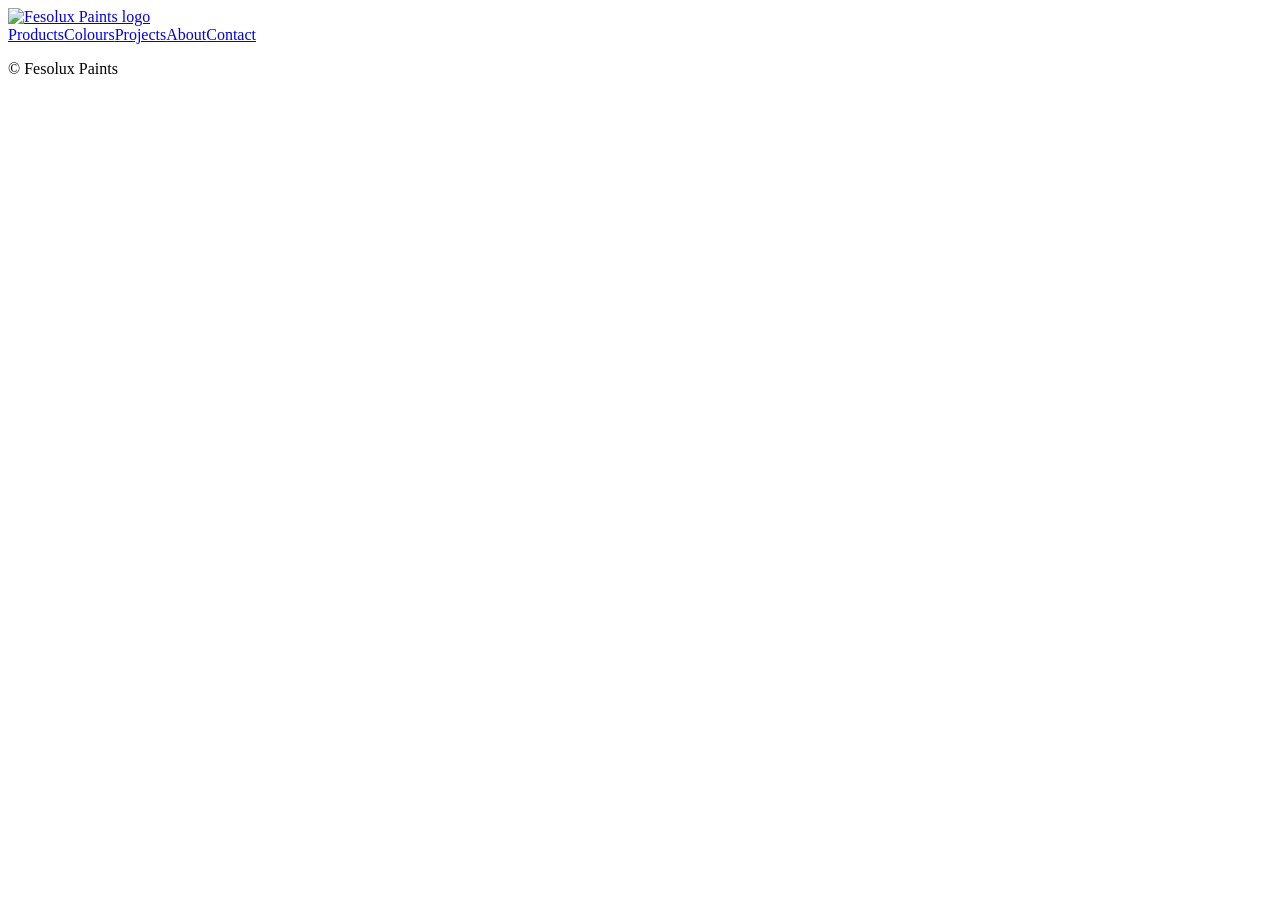
==== pages/about.html @ feee29db "chore: add about page scaffold" ====
<!doctype html>
<html lang="en">
<head>
  <meta charset="utf-8">
  <meta name="viewport" content="width=device-width, initial-scale=1">
  <meta name="description" content="Learn about Fesolux Paints.">
  <title>About | Fesolux Paints</title>
  <link rel="stylesheet" href="../css/style.css">
  <link rel="stylesheet" href="../css/responsive.css">
</head>
<body>
  <header class="site-header" id="site-header">
    <a class="site-header__brand" href="../index.html" aria-label="Fesolux Paints home"><img class="site-header__logo" src="../images/logo/logo.png" alt="Fesolux Paints logo"></a>
    <nav class="site-header__navigation" aria-label="Primary navigation">
      <a class="site-header__link" href="products.html">Products</a><a class="site-header__link" href="colours.html">Colours</a><a class="site-header__link" href="projects.html">Projects</a><a class="site-header__link" href="about.html">About</a><a class="site-header__link" href="contact.html">Contact</a>
    </nav>
  </header>
  <main id="main-content"></main>
  <footer class="site-footer"><p class="site-footer__text">&copy; <span id="current-year"></span> Fesolux Paints</p></footer>
  <script src="../js/main.js" defer></script>
</body>
</html>
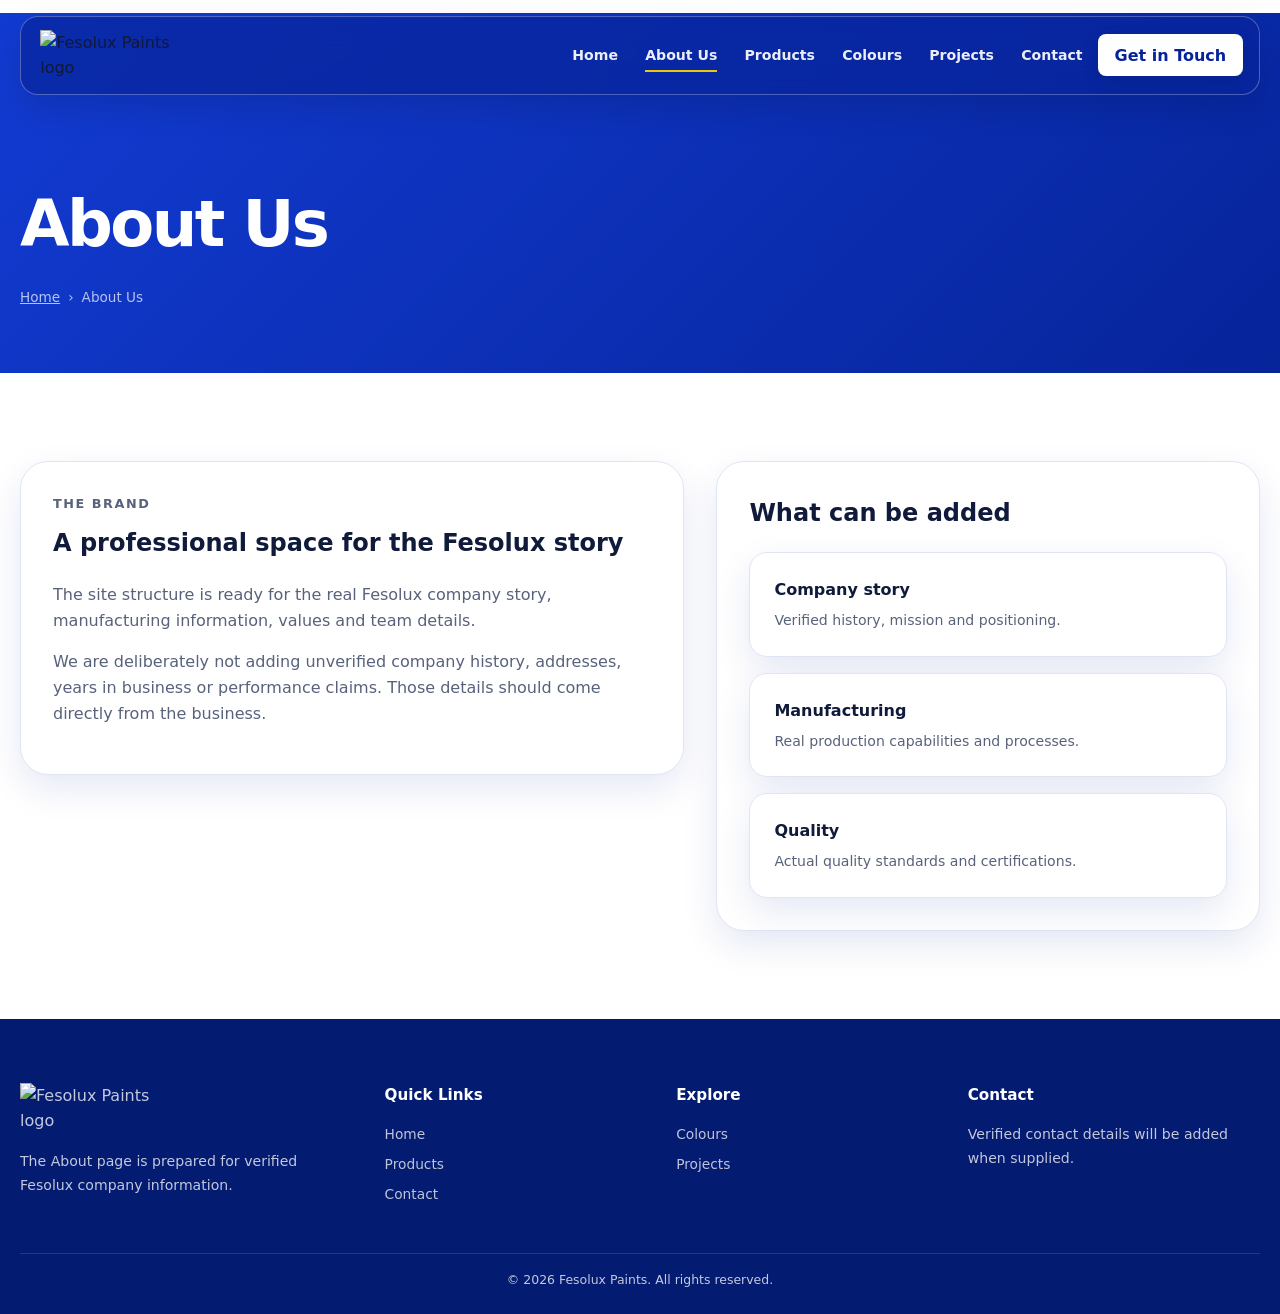
==== commit 5e52a652: "feat: redesign about page" ====
--- a/pages/about.html
+++ b/pages/about.html
@@ -1,22 +1,8 @@
 <!doctype html>
 <html lang="en">
-<head>
-  <meta charset="utf-8">
-  <meta name="viewport" content="width=device-width, initial-scale=1">
-  <meta name="description" content="Learn about Fesolux Paints.">
-  <title>About | Fesolux Paints</title>
-  <link rel="stylesheet" href="../css/style.css">
-  <link rel="stylesheet" href="../css/responsive.css">
-</head>
+<head><meta charset="utf-8"><meta name="viewport" content="width=device-width, initial-scale=1"><meta name="description" content="About Fesolux Paints."><title>About Us | Fesolux Paints</title><link rel="stylesheet" href="../css/style.css"><link rel="stylesheet" href="../css/responsive.css"></head>
 <body>
-  <header class="site-header" id="site-header">
-    <a class="site-header__brand" href="../index.html" aria-label="Fesolux Paints home"><img class="site-header__logo" src="../images/logo/logo.png" alt="Fesolux Paints logo"></a>
-    <nav class="site-header__navigation" aria-label="Primary navigation">
-      <a class="site-header__link" href="products.html">Products</a><a class="site-header__link" href="colours.html">Colours</a><a class="site-header__link" href="projects.html">Projects</a><a class="site-header__link" href="about.html">About</a><a class="site-header__link" href="contact.html">Contact</a>
-    </nav>
-  </header>
-  <main id="main-content"></main>
-  <footer class="site-footer"><p class="site-footer__text">&copy; <span id="current-year"></span> Fesolux Paints</p></footer>
-  <script src="../js/main.js" defer></script>
-</body>
-</html>
+<header class="site-header"><a class="site-header__brand" href="../index.html" aria-label="Fesolux Paints home"><img class="site-header__logo" src="../images/logo/logo.png" alt="Fesolux Paints logo"></a><button class="site-header__menu" type="button" aria-expanded="false" aria-controls="primary-navigation" aria-label="Open navigation">☰</button><nav class="site-header__navigation" id="primary-navigation" aria-label="Primary navigation"><a class="site-header__link" href="../index.html">Home</a><a class="site-header__link" href="about.html" aria-current="page">About Us</a><a class="site-header__link" href="products.html">Products</a><a class="site-header__link" href="colours.html">Colours</a><a class="site-header__link" href="projects.html">Projects</a><a class="site-header__link" href="contact.html">Contact</a><a class="site-header__cta" href="contact.html">Get in Touch</a></nav></header>
+<main id="main-content"><section class="page-hero"><div class="page-hero__inner"><h1 class="page-hero__title">About Us</h1><div class="breadcrumb"><a href="../index.html">Home</a><span>›</span><span>About Us</span></div></div></section><section class="section"><div class="section__inner content-grid"><article class="info-panel"><p class="section__eyebrow">The brand</p><h2>A professional space for the Fesolux story</h2><p>The site structure is ready for the real Fesolux company story, manufacturing information, values and team details.</p><p>We are deliberately not adding unverified company history, addresses, years in business or performance claims. Those details should come directly from the business.</p></article><article class="info-panel"><h2>What can be added</h2><div class="feature-grid" style="grid-template-columns:1fr"><article class="feature-card"><h3 class="feature-card__title">Company story</h3><p class="feature-card__text">Verified history, mission and positioning.</p></article><article class="feature-card"><h3 class="feature-card__title">Manufacturing</h3><p class="feature-card__text">Real production capabilities and processes.</p></article><article class="feature-card"><h3 class="feature-card__title">Quality</h3><p class="feature-card__text">Actual quality standards and certifications.</p></article></div></article></div></section></main>
+<footer class="site-footer"><div class="site-footer__inner"><div class="site-footer__grid"><div><img class="site-footer__logo" src="../images/logo/logo.png" alt="Fesolux Paints logo"><p class="site-footer__text">The About page is prepared for verified Fesolux company information.</p></div><div><h2 class="site-footer__title">Quick Links</h2><div class="site-footer__links"><a class="site-footer__link" href="../index.html">Home</a><a class="site-footer__link" href="products.html">Products</a><a class="site-footer__link" href="contact.html">Contact</a></div></div><div><h2 class="site-footer__title">Explore</h2><div class="site-footer__links"><a class="site-footer__link" href="colours.html">Colours</a><a class="site-footer__link" href="projects.html">Projects</a></div></div><div><h2 class="site-footer__title">Contact</h2><p class="site-footer__text">Verified contact details will be added when supplied.</p></div></div><div class="site-footer__bottom">&copy; <span id="current-year"></span> Fesolux Paints. All rights reserved.</div></div></footer><script src="../js/main.js" defer></script>
+</body></html>
--- a/css/style.css
+++ b/css/style.css
@@ -0,0 +1,152 @@
+:root {
+  --color-primary: #1238c9;
+  --color-primary-deep: #06249a;
+  --color-primary-dark: #041d78;
+  --color-accent: #ffd400;
+  --color-white: #ffffff;
+  --color-surface: #f7f9ff;
+  --color-surface-alt: #eef2ff;
+  --color-text: #101a3a;
+  --color-text-soft: #58627b;
+  --color-border: #dfe5f5;
+  --shadow-soft: 0 14px 36px rgba(6, 36, 154, 0.10);
+  --shadow-card: 0 18px 45px rgba(10, 31, 105, 0.10);
+  --radius-sm: 10px;
+  --radius-md: 18px;
+  --radius-lg: 28px;
+  --content-width: 1240px;
+  --font-family-base: Inter, ui-sans-serif, system-ui, -apple-system, BlinkMacSystemFont, "Segoe UI", sans-serif;
+}
+
+* { box-sizing: border-box; }
+html { scroll-behavior: smooth; }
+body { min-height: 100vh; margin: 0; color: var(--color-text); background: var(--color-white); font-family: var(--font-family-base); line-height: 1.6; }
+a { color: inherit; }
+button, a { -webkit-tap-highlight-color: transparent; }
+img { display: block; max-width: 100%; height: auto; }
+
+.site-header {
+  position: relative;
+  z-index: 20;
+  display: flex;
+  align-items: center;
+  justify-content: space-between;
+  gap: 2rem;
+  width: min(100% - 2rem, var(--content-width));
+  margin: 1rem auto 0;
+  padding: .8rem 1rem .8rem 1.2rem;
+  border: 1px solid rgba(255,255,255,.28);
+  border-radius: 18px;
+  background: rgba(7, 36, 156, .72);
+  box-shadow: 0 12px 35px rgba(0,0,0,.12);
+  backdrop-filter: blur(14px);
+}
+.site-header__brand { display: inline-flex; align-items: center; text-decoration: none; }
+.site-header__logo { width: auto; max-width: 142px; max-height: 58px; object-fit: contain; }
+.site-header__navigation { display: flex; align-items: center; justify-content: flex-end; gap: .2rem; }
+.site-header__link { position: relative; padding: .65rem .75rem; color: var(--color-white); font-size: .88rem; font-weight: 600; text-decoration: none; opacity: .92; }
+.site-header__link::after { content: ""; position: absolute; left: .75rem; right: .75rem; bottom: .3rem; height: 2px; transform: scaleX(0); transform-origin: center; background: var(--color-accent); transition: transform .2s ease; }
+.site-header__link:hover::after, .site-header__link:focus-visible::after, .site-header__link[aria-current="page"]::after { transform: scaleX(1); }
+.site-header__link:hover, .site-header__link:focus-visible { color: var(--color-white); opacity: 1; }
+.site-header__cta { display: inline-flex; align-items: center; justify-content: center; min-height: 42px; padding: 0 1.05rem; border-radius: 8px; color: var(--color-primary-deep); background: var(--color-white); font-weight: 800; text-decoration: none; box-shadow: 0 6px 18px rgba(0,0,0,.10); }
+.site-header__menu { display: none; border: 0; background: transparent; color: var(--color-white); font-size: 1.7rem; cursor: pointer; }
+
+.hero {
+  position: relative;
+  min-height: 690px;
+  margin-top: -82px;
+  overflow: hidden;
+  color: var(--color-white);
+  background: radial-gradient(circle at 75% 25%, rgba(75,120,255,.55), transparent 32%), linear-gradient(135deg, #123bd2 0%, #0827aa 55%, #041d78 100%);
+}
+.hero::before { content: ""; position: absolute; inset: 0; background: linear-gradient(90deg, rgba(2,22,102,.45), transparent 60%); pointer-events: none; }
+.hero::after { content: ""; position: absolute; right: -8%; bottom: -42%; width: 58%; aspect-ratio: 1; border: 1px solid rgba(255,255,255,.12); border-radius: 50%; box-shadow: 0 0 0 70px rgba(255,255,255,.025), 0 0 0 140px rgba(255,255,255,.02); }
+.hero__inner { position: relative; z-index: 1; display: grid; grid-template-columns: 1fr 1fr; align-items: center; gap: 4rem; width: min(100% - 2rem, var(--content-width)); min-height: 690px; margin: 0 auto; padding: 9rem 2rem 5rem; }
+.hero__eyebrow { display: inline-flex; align-items: center; gap: .5rem; margin: 0 0 1rem; color: var(--color-accent); font-size: .85rem; font-weight: 800; letter-spacing: .1em; text-transform: uppercase; }
+.hero__eyebrow::before { content: ""; width: 30px; height: 2px; background: var(--color-accent); }
+.hero__title { max-width: 650px; margin: 0; font-size: clamp(3rem, 6vw, 5.4rem); line-height: .98; letter-spacing: -.055em; }
+.hero__title strong { color: var(--color-accent); }
+.hero__copy { max-width: 560px; margin: 1.5rem 0 0; color: rgba(255,255,255,.82); font-size: 1.08rem; }
+.hero__actions { display: flex; flex-wrap: wrap; gap: .8rem; margin-top: 2rem; }
+.hero__visual { position: relative; min-height: 430px; display: grid; place-items: center; }
+.hero__visual::before { content: ""; position: absolute; width: min(100%, 500px); aspect-ratio: 1; border-radius: 50%; background: rgba(255,255,255,.07); box-shadow: inset 0 0 80px rgba(255,255,255,.05); }
+.hero__visual-card { position: relative; width: min(100%, 460px); min-height: 360px; display: grid; place-items: center; padding: 2rem; border: 1px solid rgba(255,255,255,.15); border-radius: 32px; background: linear-gradient(145deg, rgba(255,255,255,.12), rgba(255,255,255,.025)); box-shadow: 0 30px 80px rgba(0,0,0,.18); }
+.hero__asset-note { max-width: 260px; padding: 1rem 1.2rem; border-radius: 14px; color: rgba(255,255,255,.82); background: rgba(0,0,0,.16); font-size: .88rem; text-align: center; }
+.hero__asset-note strong { display: block; margin-bottom: .25rem; color: var(--color-white); }
+
+.button { display: inline-flex; align-items: center; justify-content: center; gap: .5rem; min-height: 48px; padding: 0 1.25rem; border: 0; border-radius: 8px; font: inherit; font-weight: 800; text-decoration: none; cursor: pointer; transition: transform .2s ease, box-shadow .2s ease, background .2s ease; }
+.button:hover, .button:focus-visible { transform: translateY(-2px); }
+.button--primary { color: var(--color-primary-deep); background: var(--color-accent); box-shadow: 0 10px 25px rgba(255,212,0,.24); }
+.button--light { color: var(--color-primary-deep); background: var(--color-white); }
+.button--outline { border: 1px solid rgba(255,255,255,.35); color: var(--color-white); background: transparent; }
+
+.section { padding: 5.5rem 1rem; }
+.section--soft { background: var(--color-surface); }
+.section--blue { color: var(--color-white); background: linear-gradient(135deg, var(--color-primary-deep), var(--color-primary-dark)); }
+.section__inner { width: min(100%, var(--content-width)); margin: 0 auto; }
+.section__header { max-width: 720px; margin: 0 auto 3rem; text-align: center; }
+.section__eyebrow { margin: 0 0 .6rem; color: var(--color-primary); font-size: .8rem; font-weight: 900; letter-spacing: .12em; text-transform: uppercase; }
+.section--blue .section__eyebrow { color: var(--color-accent); }
+.section__title { margin: 0; color: inherit; font-size: clamp(2rem, 4vw, 3rem); line-height: 1.08; letter-spacing: -.035em; }
+.section__copy { margin: 1rem auto 0; color: var(--color-text-soft); }
+.section--blue .section__copy { color: rgba(255,255,255,.74); }
+
+.feature-grid { display: grid; grid-template-columns: repeat(4, 1fr); gap: 1rem; }
+.feature-card { padding: 1.5rem; border: 1px solid var(--color-border); border-radius: var(--radius-md); background: var(--color-white); box-shadow: var(--shadow-soft); }
+.feature-card__icon { display: grid; place-items: center; width: 46px; height: 46px; margin-bottom: 1rem; border-radius: 12px; color: var(--color-primary); background: var(--color-surface-alt); font-weight: 900; }
+.feature-card__title { margin: 0; font-size: 1rem; }
+.feature-card__text { margin: .4rem 0 0; color: var(--color-text-soft); font-size: .88rem; }
+
+.product-grid { display: grid; grid-template-columns: repeat(4, 1fr); gap: 1.2rem; }
+.product-card { overflow: hidden; border: 1px solid var(--color-border); border-radius: var(--radius-md); background: var(--color-white); box-shadow: var(--shadow-card); transition: transform .2s ease, box-shadow .2s ease; }
+.product-card:hover { transform: translateY(-5px); box-shadow: 0 24px 55px rgba(10,31,105,.15); }
+.product-card__media { min-height: 210px; display: grid; place-items: center; padding: 1.5rem; background: linear-gradient(180deg, #f8faff, #eef2fb); }
+.product-card__visual { width: 130px; height: 150px; border: 5px solid #e6e9ef; border-radius: 12px 12px 20px 20px; background: linear-gradient(#fff, #f5f5f5); box-shadow: 0 15px 25px rgba(10,31,105,.12); position: relative; }
+.product-card__visual::before { content: "Fesolux\A PAINTS"; white-space: pre; position: absolute; inset: 35px 10px auto; padding: .5rem .2rem; color: var(--color-white); background: var(--color-primary); font-size: .68rem; font-weight: 900; line-height: 1.1; text-align: center; }
+.product-card__body { padding: 1.25rem; }
+.product-card__title { margin: 0; color: var(--color-primary-deep); font-size: 1rem; }
+.product-card__text { min-height: 48px; margin: .45rem 0 1rem; color: var(--color-text-soft); font-size: .86rem; }
+.product-card__link { color: var(--color-primary); font-weight: 800; font-size: .88rem; text-decoration: none; }
+
+.stats { display: grid; grid-template-columns: 1.2fr repeat(4, 1fr); align-items: center; gap: 2rem; }
+.stats__intro h2 { margin: 0; font-size: 1.7rem; }
+.stats__intro p { margin: .5rem 0 0; color: rgba(255,255,255,.72); font-size: .9rem; }
+.stat { text-align: center; }
+.stat__number { display: block; color: var(--color-accent); font-size: 2.2rem; font-weight: 900; line-height: 1; }
+.stat__label { display: block; margin-top: .45rem; color: rgba(255,255,255,.75); font-size: .8rem; }
+
+.page-hero { padding: 10rem 1rem 4rem; margin-top: -82px; color: var(--color-white); background: linear-gradient(135deg, #123bd2, #06249a); }
+.page-hero__inner { width: min(100%, var(--content-width)); margin: 0 auto; }
+.page-hero__title { margin: 0; font-size: clamp(2.5rem, 5vw, 4rem); letter-spacing: -.04em; }
+.breadcrumb { display: flex; gap: .5rem; margin-top: .75rem; color: rgba(255,255,255,.7); font-size: .85rem; }
+
+.content-grid { display: grid; grid-template-columns: 1.1fr .9fr; gap: 2rem; align-items: start; }
+.info-panel { padding: 2rem; border: 1px solid var(--color-border); border-radius: var(--radius-lg); background: var(--color-white); box-shadow: var(--shadow-soft); }
+.info-panel h2 { margin-top: 0; }
+.info-panel p { color: var(--color-text-soft); }
+.form-grid { display: grid; gap: 1rem; }
+.form-field { display: grid; gap: .4rem; }
+.form-field label { font-weight: 800; font-size: .88rem; }
+.form-field input, .form-field textarea { width: 100%; border: 1px solid var(--color-border); border-radius: 10px; padding: .8rem .9rem; color: var(--color-text); background: var(--color-surface); font: inherit; }
+.form-field textarea { min-height: 150px; resize: vertical; }
+
+.site-footer { padding: 4rem 1rem 1.5rem; color: rgba(255,255,255,.76); background: #041b72; }
+.site-footer__inner { width: min(100%, var(--content-width)); margin: 0 auto; }
+.site-footer__grid { display: grid; grid-template-columns: 1.3fr 1fr 1fr 1.2fr; gap: 3rem; }
+.site-footer__logo { width: auto; max-width: 150px; margin-bottom: 1rem; }
+.site-footer__text { margin: 0; font-size: .88rem; line-height: 1.7; }
+.site-footer__title { margin: 0 0 1rem; color: var(--color-white); font-size: .95rem; }
+.site-footer__links { display: grid; gap: .5rem; }
+.site-footer__link { color: rgba(255,255,255,.74); font-size: .86rem; text-decoration: none; }
+.site-footer__link:hover { color: var(--color-accent); }
+.site-footer__bottom { margin-top: 3rem; padding-top: 1rem; border-top: 1px solid rgba(255,255,255,.12); font-size: .78rem; text-align: center; }
+
+#main-content { min-height: 0; }
+
+@media (max-width: 1024px) {
+  .hero__inner { grid-template-columns: 1fr .85fr; gap: 2rem; }
+  .feature-grid, .product-grid { grid-template-columns: repeat(2, 1fr); }
+  .stats { grid-template-columns: repeat(2, 1fr); }
+  .stats__intro { grid-column: 1 / -1; text-align: center; }
+  .site-footer__grid { grid-template-columns: repeat(2, 1fr); }
+}
--- a/css/responsive.css
+++ b/css/responsive.css
@@ -0,0 +1,29 @@
+@media (max-width: 768px) {
+  .site-header { margin-top: .7rem; padding: .7rem .8rem; }
+  .site-header__menu { display: inline-flex; align-items: center; justify-content: center; }
+  .site-header__navigation { position: absolute; top: calc(100% + .5rem); left: 0; right: 0; display: none; flex-direction: column; align-items: stretch; padding: .6rem; border: 1px solid rgba(255,255,255,.18); border-radius: 14px; background: #07279f; box-shadow: 0 18px 35px rgba(0,0,0,.2); }
+  .site-header__navigation.is-open { display: flex; }
+  .site-header__link, .site-header__cta { width: 100%; text-align: center; }
+  .site-header__cta { margin-top: .2rem; }
+  .hero { min-height: auto; margin-top: -70px; }
+  .hero__inner { grid-template-columns: 1fr; min-height: auto; padding: 8rem 1rem 4rem; text-align: center; }
+  .hero__eyebrow { justify-content: center; }
+  .hero__copy { margin-inline: auto; }
+  .hero__actions { justify-content: center; }
+  .hero__visual { min-height: 300px; }
+  .hero__visual-card { min-height: 280px; }
+  .section { padding-block: 4rem; }
+  .feature-grid, .product-grid { grid-template-columns: 1fr; }
+  .content-grid { grid-template-columns: 1fr; }
+  .page-hero { margin-top: -70px; padding: 8rem 1rem 3rem; }
+  .site-footer__grid { grid-template-columns: 1fr; gap: 2rem; }
+}
+
+@media (max-width: 480px) {
+  .site-header__logo { max-width: 120px; max-height: 48px; }
+  .hero__title { font-size: clamp(2.5rem, 13vw, 3.5rem); }
+  .hero__actions .button { width: 100%; }
+  .stats { grid-template-columns: 1fr 1fr; gap: 1.4rem .5rem; }
+  .stat__number { font-size: 1.8rem; }
+  .info-panel { padding: 1.25rem; }
+}
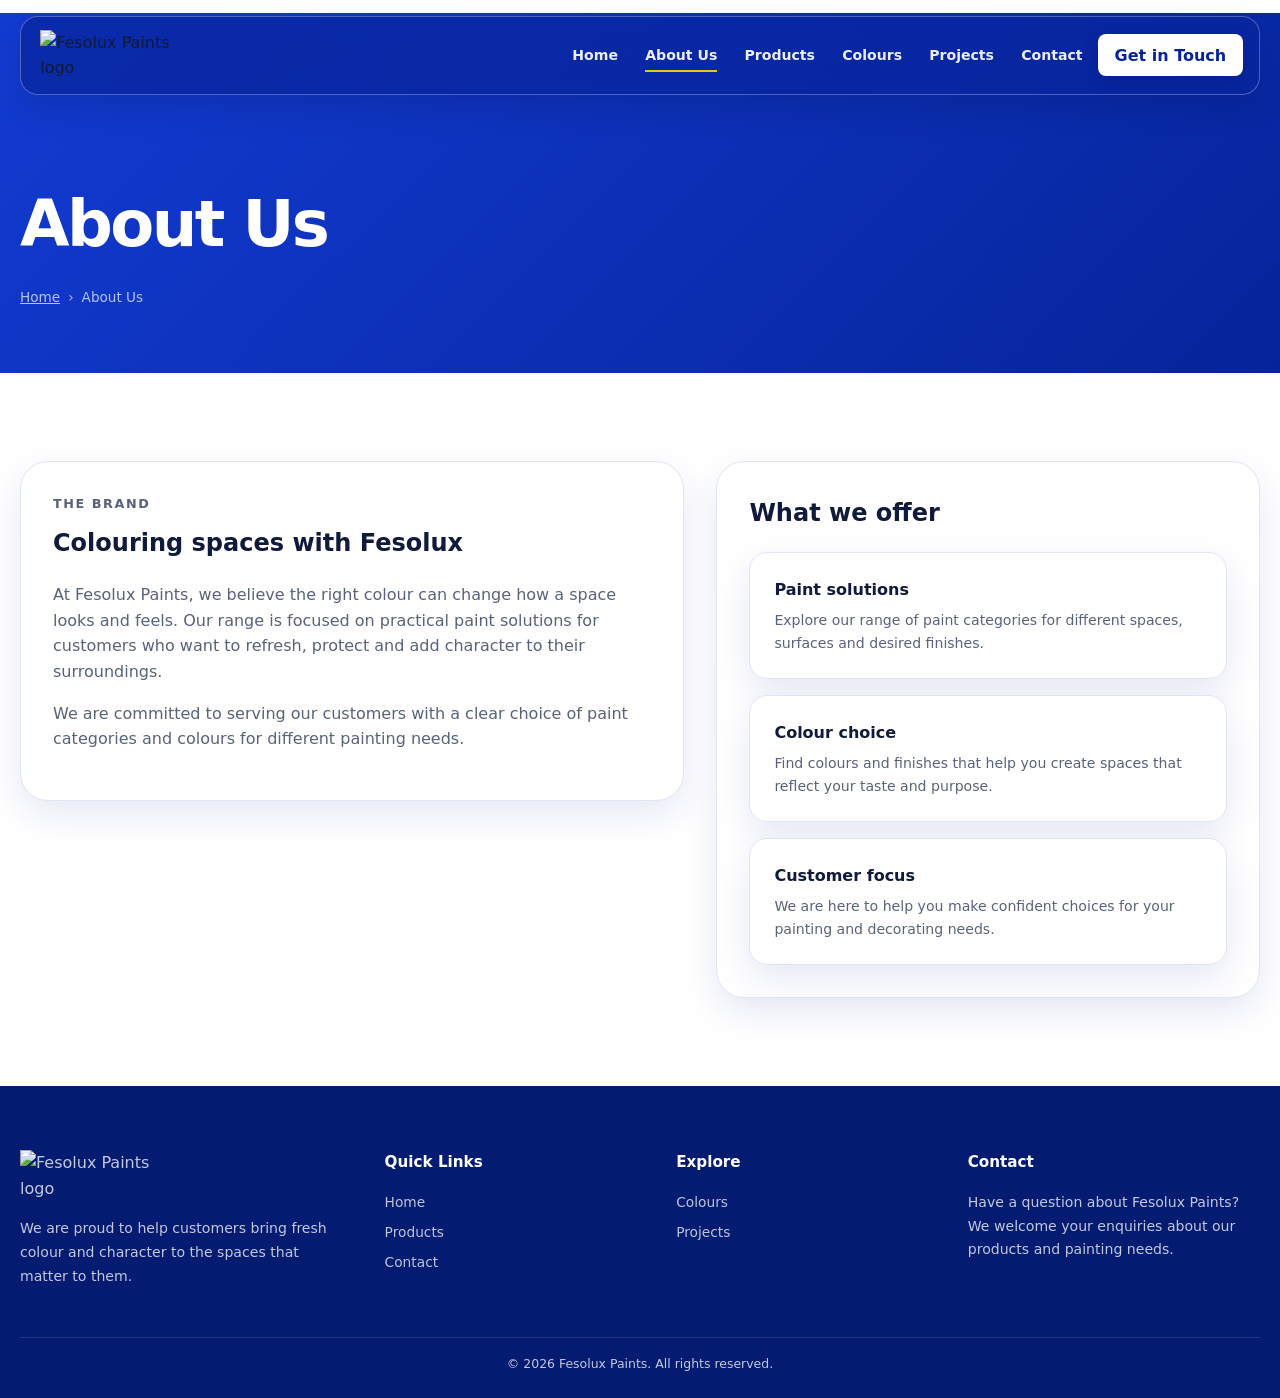
==== commit c202d716: "Rewrite Fesolux customer-facing copy" ====
--- a/pages/about.html
+++ b/pages/about.html
@@ -3,6 +3,6 @@
 <head><meta charset="utf-8"><meta name="viewport" content="width=device-width, initial-scale=1"><meta name="description" content="About Fesolux Paints."><title>About Us | Fesolux Paints</title><link rel="stylesheet" href="../css/style.css"><link rel="stylesheet" href="../css/responsive.css"></head>
 <body>
 <header class="site-header"><a class="site-header__brand" href="../index.html" aria-label="Fesolux Paints home"><img class="site-header__logo" src="../images/logo/logo.png" alt="Fesolux Paints logo"></a><button class="site-header__menu" type="button" aria-expanded="false" aria-controls="primary-navigation" aria-label="Open navigation">☰</button><nav class="site-header__navigation" id="primary-navigation" aria-label="Primary navigation"><a class="site-header__link" href="../index.html">Home</a><a class="site-header__link" href="about.html" aria-current="page">About Us</a><a class="site-header__link" href="products.html">Products</a><a class="site-header__link" href="colours.html">Colours</a><a class="site-header__link" href="projects.html">Projects</a><a class="site-header__link" href="contact.html">Contact</a><a class="site-header__cta" href="contact.html">Get in Touch</a></nav></header>
-<main id="main-content"><section class="page-hero"><div class="page-hero__inner"><h1 class="page-hero__title">About Us</h1><div class="breadcrumb"><a href="../index.html">Home</a><span>›</span><span>About Us</span></div></div></section><section class="section"><div class="section__inner content-grid"><article class="info-panel"><p class="section__eyebrow">The brand</p><h2>A professional space for the Fesolux story</h2><p>The site structure is ready for the real Fesolux company story, manufacturing information, values and team details.</p><p>We are deliberately not adding unverified company history, addresses, years in business or performance claims. Those details should come directly from the business.</p></article><article class="info-panel"><h2>What can be added</h2><div class="feature-grid" style="grid-template-columns:1fr"><article class="feature-card"><h3 class="feature-card__title">Company story</h3><p class="feature-card__text">Verified history, mission and positioning.</p></article><article class="feature-card"><h3 class="feature-card__title">Manufacturing</h3><p class="feature-card__text">Real production capabilities and processes.</p></article><article class="feature-card"><h3 class="feature-card__title">Quality</h3><p class="feature-card__text">Actual quality standards and certifications.</p></article></div></article></div></section></main>
-<footer class="site-footer"><div class="site-footer__inner"><div class="site-footer__grid"><div><img class="site-footer__logo" src="../images/logo/logo.png" alt="Fesolux Paints logo"><p class="site-footer__text">The About page is prepared for verified Fesolux company information.</p></div><div><h2 class="site-footer__title">Quick Links</h2><div class="site-footer__links"><a class="site-footer__link" href="../index.html">Home</a><a class="site-footer__link" href="products.html">Products</a><a class="site-footer__link" href="contact.html">Contact</a></div></div><div><h2 class="site-footer__title">Explore</h2><div class="site-footer__links"><a class="site-footer__link" href="colours.html">Colours</a><a class="site-footer__link" href="projects.html">Projects</a></div></div><div><h2 class="site-footer__title">Contact</h2><p class="site-footer__text">Verified contact details will be added when supplied.</p></div></div><div class="site-footer__bottom">&copy; <span id="current-year"></span> Fesolux Paints. All rights reserved.</div></div></footer><script src="../js/main.js" defer></script>
+<main id="main-content"><section class="page-hero"><div class="page-hero__inner"><h1 class="page-hero__title">About Us</h1><div class="breadcrumb"><a href="../index.html">Home</a><span>›</span><span>About Us</span></div></div></section><section class="section"><div class="section__inner content-grid"><article class="info-panel"><p class="section__eyebrow">The brand</p><h2>Colouring spaces with Fesolux</h2><p>At Fesolux Paints, we believe the right colour can change how a space looks and feels. Our range is focused on practical paint solutions for customers who want to refresh, protect and add character to their surroundings.</p><p>We are committed to serving our customers with a clear choice of paint categories and colours for different painting needs.</p></article><article class="info-panel"><h2>What we offer</h2><div class="feature-grid" style="grid-template-columns:1fr"><article class="feature-card"><h3 class="feature-card__title">Paint solutions</h3><p class="feature-card__text">Explore our range of paint categories for different spaces, surfaces and desired finishes.</p></article><article class="feature-card"><h3 class="feature-card__title">Colour choice</h3><p class="feature-card__text">Find colours and finishes that help you create spaces that reflect your taste and purpose.</p></article><article class="feature-card"><h3 class="feature-card__title">Customer focus</h3><p class="feature-card__text">We are here to help you make confident choices for your painting and decorating needs.</p></article></div></article></div></section></main>
+<footer class="site-footer"><div class="site-footer__inner"><div class="site-footer__grid"><div><img class="site-footer__logo" src="../images/logo/logo.png" alt="Fesolux Paints logo"><p class="site-footer__text">We are proud to help customers bring fresh colour and character to the spaces that matter to them.</p></div><div><h2 class="site-footer__title">Quick Links</h2><div class="site-footer__links"><a class="site-footer__link" href="../index.html">Home</a><a class="site-footer__link" href="products.html">Products</a><a class="site-footer__link" href="contact.html">Contact</a></div></div><div><h2 class="site-footer__title">Explore</h2><div class="site-footer__links"><a class="site-footer__link" href="colours.html">Colours</a><a class="site-footer__link" href="projects.html">Projects</a></div></div><div><h2 class="site-footer__title">Contact</h2><p class="site-footer__text">Have a question about Fesolux Paints? We welcome your enquiries about our products and painting needs.</p></div></div><div class="site-footer__bottom">&copy; <span id="current-year"></span> Fesolux Paints. All rights reserved.</div></div></footer><script src="../js/main.js" defer></script>
 </body></html>
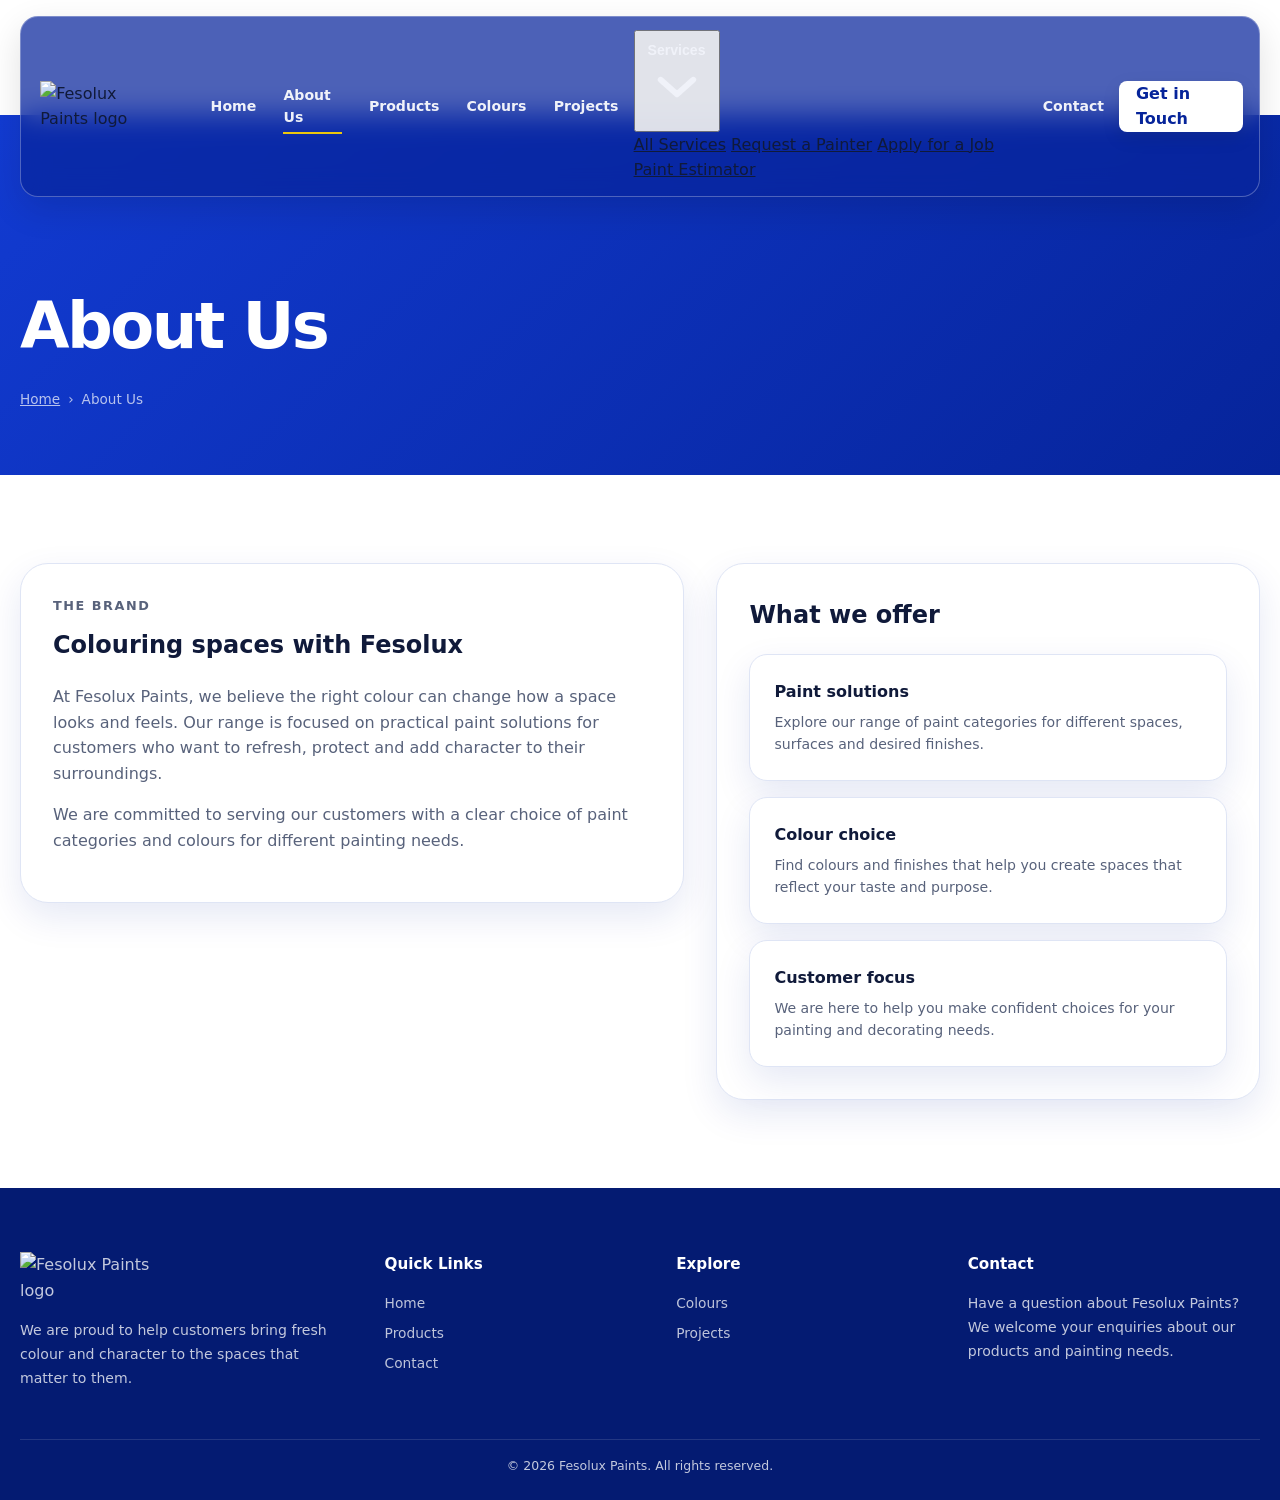
==== commit 6ed1ac57: "Add Services dropdown to site navigation" ====
--- a/pages/about.html
+++ b/pages/about.html
@@ -2,7 +2,16 @@
 <html lang="en">
 <head><meta charset="utf-8"><meta name="viewport" content="width=device-width, initial-scale=1"><meta name="description" content="About Fesolux Paints."><title>About Us | Fesolux Paints</title><link rel="stylesheet" href="../css/style.css"><link rel="stylesheet" href="../css/responsive.css"></head>
 <body>
-<header class="site-header"><a class="site-header__brand" href="../index.html" aria-label="Fesolux Paints home"><img class="site-header__logo" src="../images/logo/logo.png" alt="Fesolux Paints logo"></a><button class="site-header__menu" type="button" aria-expanded="false" aria-controls="primary-navigation" aria-label="Open navigation">☰</button><nav class="site-header__navigation" id="primary-navigation" aria-label="Primary navigation"><a class="site-header__link" href="../index.html">Home</a><a class="site-header__link" href="about.html" aria-current="page">About Us</a><a class="site-header__link" href="products.html">Products</a><a class="site-header__link" href="colours.html">Colours</a><a class="site-header__link" href="projects.html">Projects</a><a class="site-header__link" href="contact.html">Contact</a><a class="site-header__cta" href="contact.html">Get in Touch</a></nav></header>
+<header class="site-header"><a class="site-header__brand" href="../index.html" aria-label="Fesolux Paints home"><img class="site-header__logo" src="../images/logo/logo.png" alt="Fesolux Paints logo"></a><button class="site-header__menu" type="button" aria-expanded="false" aria-controls="primary-navigation" aria-label="Open navigation">☰</button><nav class="site-header__navigation" id="primary-navigation" aria-label="Primary navigation"><a class="site-header__link" href="../index.html">Home</a><a class="site-header__link" href="about.html" aria-current="page">About Us</a><a class="site-header__link" href="products.html">Products</a><a class="site-header__link" href="colours.html">Colours</a><a class="site-header__link" href="projects.html">Projects</a>
+      <div class="site-header__dropdown">
+  <button class="site-header__dropdown-toggle site-header__link" type="button" aria-expanded="false" aria-controls="services-navigation"><span>Services</span><svg aria-hidden="true" viewBox="0 0 16 16"><path d="m3.5 6 4.5 4 4.5-4" fill="none" stroke="currentColor" stroke-width="1.6" stroke-linecap="round" stroke-linejoin="round"></path></svg></button>
+  <div class="site-header__dropdown-menu" id="services-navigation">
+    <a class="site-header__dropdown-link" href="services.html">All Services</a>
+    <a class="site-header__dropdown-link" href="services.html#request-a-painter">Request a Painter</a>
+    <a class="site-header__dropdown-link" href="services.html#apply-for-a-job">Apply for a Job</a>
+    <a class="site-header__dropdown-link" href="services.html#paint-estimator">Paint Estimator</a>
+  </div>
+</div><a class="site-header__link" href="contact.html">Contact</a><a class="site-header__cta" href="contact.html">Get in Touch</a></nav></header>
 <main id="main-content"><section class="page-hero"><div class="page-hero__inner"><h1 class="page-hero__title">About Us</h1><div class="breadcrumb"><a href="../index.html">Home</a><span>›</span><span>About Us</span></div></div></section><section class="section"><div class="section__inner content-grid"><article class="info-panel"><p class="section__eyebrow">The brand</p><h2>Colouring spaces with Fesolux</h2><p>At Fesolux Paints, we believe the right colour can change how a space looks and feels. Our range is focused on practical paint solutions for customers who want to refresh, protect and add character to their surroundings.</p><p>We are committed to serving our customers with a clear choice of paint categories and colours for different painting needs.</p></article><article class="info-panel"><h2>What we offer</h2><div class="feature-grid" style="grid-template-columns:1fr"><article class="feature-card"><h3 class="feature-card__title">Paint solutions</h3><p class="feature-card__text">Explore our range of paint categories for different spaces, surfaces and desired finishes.</p></article><article class="feature-card"><h3 class="feature-card__title">Colour choice</h3><p class="feature-card__text">Find colours and finishes that help you create spaces that reflect your taste and purpose.</p></article><article class="feature-card"><h3 class="feature-card__title">Customer focus</h3><p class="feature-card__text">We are here to help you make confident choices for your painting and decorating needs.</p></article></div></article></div></section></main>
 <footer class="site-footer"><div class="site-footer__inner"><div class="site-footer__grid"><div><img class="site-footer__logo" src="../images/logo/logo.png" alt="Fesolux Paints logo"><p class="site-footer__text">We are proud to help customers bring fresh colour and character to the spaces that matter to them.</p></div><div><h2 class="site-footer__title">Quick Links</h2><div class="site-footer__links"><a class="site-footer__link" href="../index.html">Home</a><a class="site-footer__link" href="products.html">Products</a><a class="site-footer__link" href="contact.html">Contact</a></div></div><div><h2 class="site-footer__title">Explore</h2><div class="site-footer__links"><a class="site-footer__link" href="colours.html">Colours</a><a class="site-footer__link" href="projects.html">Projects</a></div></div><div><h2 class="site-footer__title">Contact</h2><p class="site-footer__text">Have a question about Fesolux Paints? We welcome your enquiries about our products and painting needs.</p></div></div><div class="site-footer__bottom">&copy; <span id="current-year"></span> Fesolux Paints. All rights reserved.</div></div></footer><script src="../js/main.js" defer></script>
 </body></html>
--- a/css/style.css
+++ b/css/style.css
@@ -27,7 +27,8 @@
 
 .site-header {
   position: relative;
-  z-index: 20;
+  z-index: 40;
+  overflow: visible;
   display: flex;
   align-items: center;
   justify-content: space-between;
@@ -49,7 +50,9 @@
 .site-header__link:hover::after, .site-header__link:focus-visible::after, .site-header__link[aria-current="page"]::after { transform: scaleX(1); }
 .site-header__link:hover, .site-header__link:focus-visible { color: var(--color-white); opacity: 1; }
 .site-header__cta { display: inline-flex; align-items: center; justify-content: center; min-height: 42px; padding: 0 1.05rem; border-radius: 8px; color: var(--color-primary-deep); background: var(--color-white); font-weight: 800; text-decoration: none; box-shadow: 0 6px 18px rgba(0,0,0,.10); }
-.site-header__menu { display: none; border: 0; background: transparent; color: var(--color-white); font-size: 1.7rem; cursor: pointer; }
+.site-header__menu { display: none; width: 44px; height: 44px; align-items: center; justify-content: center; border: 1px solid rgba(255,255,255,.28); border-radius: 10px; background: transparent; color: var(--color-white); font-size: 1.7rem; line-height: 1; cursor: pointer; }
+.site-header__menu:hover { background: rgba(255,255,255,.1); }
+.site-header__menu:focus-visible { outline: 3px solid var(--color-accent); outline-offset: 3px; }
 
 .hero {
   position: relative;
@@ -120,6 +123,47 @@
 .page-hero__title { margin: 0; font-size: clamp(2.5rem, 5vw, 4rem); letter-spacing: -.04em; }
 .breadcrumb { display: flex; gap: .5rem; margin-top: .75rem; color: rgba(255,255,255,.7); font-size: .85rem; }
 
+.catalogue-hero { padding-bottom: 3.25rem; }
+.catalogue-hero__eyebrow { margin: 0 0 .65rem; color: var(--color-accent); font-size: .8rem; font-weight: 900; letter-spacing: .14em; text-transform: uppercase; }
+.catalogue-hero__copy { max-width: 610px; margin: 1rem 0 0; color: rgba(255,255,255,.82); font-size: 1.05rem; }
+.catalogue-hero .breadcrumb { margin-top: 1.4rem; }
+.catalogue-section { padding-top: 4.5rem; }
+.catalogue-intro { display: flex; align-items: end; justify-content: space-between; gap: 2rem; margin-bottom: 1.5rem; }
+.catalogue-intro .section__title { font-size: clamp(1.8rem, 3.5vw, 2.5rem); }
+.catalogue-intro__copy { max-width: 540px; margin: 0; color: var(--color-text-soft); }
+.catalogue-layout { display: grid; grid-template-columns: minmax(170px, 205px) minmax(0, 1fr); align-items: start; gap: 1.75rem; }
+.catalogue-sidebar { position: sticky; top: 1.25rem; min-width: 0; padding: 1rem; border: 1px solid var(--color-border); border-radius: var(--radius-md); background: var(--color-white); }
+.catalogue-sidebar__title { margin: 0 0 .8rem; color: var(--color-primary-deep); font-size: .95rem; font-weight: 800; }
+.catalogue-category-nav { display: flex; flex-direction: column; gap: .4rem; }
+.catalogue-category-nav__link { display: flex; width: 100%; min-width: 0; min-height: 42px; align-items: center; justify-content: flex-start; padding: .55rem .7rem; border: 1px solid transparent; border-radius: 8px; color: var(--color-text-soft); background: transparent; font: inherit; font-size: .88rem; font-weight: 700; line-height: 1.35; text-align: left; overflow-wrap: break-word; cursor: pointer; transition: color .2s ease, background .2s ease, border-color .2s ease; }
+.catalogue-category-nav__link:hover { color: var(--color-primary-deep); background: var(--color-surface-alt); }
+.catalogue-category-nav__link.is-active { border-color: rgba(18,56,201,.15); color: var(--color-primary-deep); background: var(--color-surface-alt); }
+.catalogue-category-nav__link:focus-visible { outline: 3px solid rgba(18,56,201,.24); outline-offset: 2px; }
+.catalogue-product-grid { display: grid; grid-template-columns: repeat(4, minmax(0, 1fr)); align-items: stretch; gap: 1rem; min-width: 0; }
+.catalogue-product-card { display: flex; min-width: 0; flex-direction: column; overflow: hidden; padding: .85rem; border: 1px solid var(--color-border); border-radius: 12px; background: var(--color-white); box-shadow: var(--shadow-card); }
+.catalogue-product-card[hidden] { display: none; }
+.catalogue-product-card__media { display: grid; width: 100%; aspect-ratio: 1 / 1; min-width: 0; place-items: center; overflow: hidden; margin: 0; padding: .55rem; border-radius: 9px; background: #f0f2f5; }
+.catalogue-product-card__image { display: block; width: 100%; height: 100%; min-width: 0; object-fit: contain; object-position: center; }
+.catalogue-product-card__body { display: flex; flex: 1; min-width: 0; flex-direction: column; padding: 1rem .1rem .1rem; }
+.catalogue-product-card__category { margin: 0 0 .35rem; color: var(--color-primary); font-size: .68rem; font-weight: 900; letter-spacing: .08em; line-height: 1.3; text-transform: uppercase; overflow-wrap: break-word; }
+.catalogue-product-card__title { margin: 0; color: var(--color-primary-deep); font-size: clamp(1rem, 1.35vw, 1.35rem); font-weight: 800; line-height: 1.18; overflow-wrap: break-word; }
+.catalogue-product-card__details { min-width: 0; margin-top: .55rem; }
+.catalogue-product-card__description { margin: 0; color: var(--color-text-soft); font-size: .84rem; line-height: 1.45; overflow-wrap: break-word; }
+.catalogue-product-card__recommendation { margin: .7rem 0 0; padding: .65rem 0 0; border-top: 1px solid var(--color-border); color: var(--color-text-soft); font-size: .79rem; line-height: 1.45; overflow-wrap: break-word; }
+.catalogue-product-card__recommendation span { display: block; margin-bottom: .2rem; color: var(--color-primary-deep); font-size: .72rem; font-weight: 800; }
+.catalogue-product-card__details:not(.is-expanded) .catalogue-product-card__description,
+.catalogue-product-card__details:not(.is-expanded) .catalogue-product-card__recommendation { display: -webkit-box; overflow: hidden; -webkit-box-orient: vertical; -webkit-line-clamp: 3; }
+.catalogue-product-card__read-more { align-self: flex-start; margin: .45rem 0 0; padding: .1rem 0; border: 0; color: var(--color-primary); background: transparent; font: inherit; font-size: .78rem; font-weight: 750; text-decoration: underline; text-underline-offset: .15em; cursor: pointer; }
+.catalogue-product-card__read-more:hover { color: var(--color-primary-deep); }
+.catalogue-product-card__read-more:focus-visible { border-radius: 2px; outline: 2px solid var(--color-primary); outline-offset: 3px; }
+.catalogue-product-card__read-more[hidden], .catalogue-empty-state[hidden] { display: none; }
+.catalogue-product-card__price { margin: .75rem 0 0; color: var(--color-primary); font-size: clamp(1rem, 1.5vw, 1.35rem); font-weight: 800; line-height: 1.25; overflow-wrap: anywhere; }
+.catalogue-product-card__package-size { margin: .2rem 0 .8rem; color: var(--color-text-soft); font-size: .82rem; }
+.catalogue-product-card__action { display: inline-flex; width: 100%; min-width: 0; min-height: 44px; align-items: center; justify-content: center; gap: .4rem; margin-top: auto; padding: .55rem .55rem; border: 0; border-radius: 8px; color: var(--color-white); background: var(--color-primary); font: inherit; font-size: .82rem; font-weight: 800; line-height: 1.25; text-align: center; text-decoration: none; transition: background .2s ease, box-shadow .2s ease; }
+.catalogue-product-card__action:hover { background: var(--color-primary-deep); box-shadow: 0 8px 18px rgba(6,36,154,.18); }
+.catalogue-product-card__action:focus-visible { outline: 3px solid var(--color-accent); outline-offset: 3px; }
+.catalogue-product-card__action svg { flex: 0 0 auto; width: 18px; height: 18px; fill: none; stroke: currentColor; stroke-linecap: round; stroke-linejoin: round; stroke-width: 1.8; }
+.catalogue-empty-state { margin: 0; padding: 1.25rem; border: 1px solid var(--color-border); border-radius: 10px; color: var(--color-text-soft); background: var(--color-surface); font-size: .9rem; }
 .content-grid { display: grid; grid-template-columns: 1.1fr .9fr; gap: 2rem; align-items: start; }
 .info-panel { padding: 2rem; border: 1px solid var(--color-border); border-radius: var(--radius-lg); background: var(--color-white); box-shadow: var(--shadow-soft); }
 .info-panel h2 { margin-top: 0; }
@@ -150,3 +194,112 @@
   .stats__intro { grid-column: 1 / -1; text-align: center; }
   .site-footer__grid { grid-template-columns: repeat(2, 1fr); }
 }
+
+
+/* Colours page */
+.colours-page .colour-page-hero { padding-block: 5.5rem 4rem; background: linear-gradient(118deg, #1238c9 0%, #082c9e 58%, #041d78 100%); }
+.colour-page-hero__inner { display: grid; grid-template-columns: minmax(0, 1.1fr) minmax(260px, .75fr); align-items: center; column-gap: clamp(2rem, 7vw, 6rem); }
+.colour-page-hero__content { max-width: 680px; }
+.colour-page-hero__eyebrow { margin: 0 0 .7rem; color: var(--color-accent); font-size: .78rem; font-weight: 900; letter-spacing: .16em; text-transform: uppercase; }
+.colours-page .page-hero__title { max-width: 680px; margin: 0; font-size: clamp(2.7rem, 5vw, 4.25rem); line-height: 1.04; }
+.colour-page-hero__copy { max-width: 570px; margin: 1.1rem 0 1.45rem; color: rgba(255,255,255,.84); font-size: 1.04rem; line-height: 1.7; }
+.colour-page-hero__button { display: inline-flex; align-items: center; gap: .7rem; min-height: 46px; padding: .7rem 1rem; border-radius: 7px; color: #092779; background: var(--color-accent); font-size: .86rem; font-weight: 850; text-decoration: none; }
+.colour-page-hero__button:hover { background: #ffe36c; }
+.colour-page-hero__button:focus-visible { outline: 3px solid #fff; outline-offset: 3px; }
+.colour-page-hero .breadcrumb { grid-column: 1 / -1; margin-top: 2.7rem; }
+.colour-hero-palette { display: grid; grid-template-columns: repeat(4, minmax(0, 1fr)); gap: .45rem; padding: .85rem; border: 1px solid rgba(255,255,255,.26); border-radius: 14px; background: rgba(255,255,255,.1); box-shadow: 0 22px 60px rgba(0,0,0,.16); transform: rotate(2deg); }
+.colour-hero-palette span { display: block; aspect-ratio: 1 / 1.14; border: 1px solid rgba(255,255,255,.28); border-radius: 6px; background: var(--palette-colour); }
+.colour-catalogue { padding-block: 4.75rem; }
+.colour-catalogue__heading, .colour-inspiration__heading { display: flex; align-items: end; justify-content: space-between; gap: 2rem; margin-bottom: 1.8rem; }
+.colour-catalogue__heading .section__title, .colour-inspiration__heading .section__title { max-width: 650px; font-size: clamp(1.8rem, 3.3vw, 2.55rem); }
+.colour-catalogue__intro, .colour-inspiration__intro { max-width: 470px; margin: 0; color: var(--color-text-soft); line-height: 1.65; }
+.colour-tools { display: grid; gap: 1rem; margin-bottom: 1.25rem; }
+.colour-search { display: flex; min-height: 54px; align-items: center; width: min(100%, 680px); padding: 0 .95rem; border: 1px solid var(--color-border); border-radius: 9px; background: var(--color-white); }
+.colour-search:focus-within { border-color: var(--color-primary); box-shadow: 0 0 0 3px rgba(18,56,201,.1); }
+.colour-search input { flex: 1; min-width: 0; height: 50px; border: 0; outline: 0; color: var(--color-text); background: transparent; font: inherit; font-size: .92rem; }
+.colour-search input::placeholder { color: #7a8499; }
+.colour-search__clear { flex: 0 0 auto; padding: .35rem .15rem; border: 0; color: var(--color-primary); background: transparent; font: inherit; font-size: .82rem; font-weight: 800; cursor: pointer; }
+.colour-search__clear[hidden] { display: none; }
+.colour-visually-hidden { position: absolute; width: 1px; height: 1px; padding: 0; margin: -1px; overflow: hidden; clip: rect(0,0,0,0); white-space: nowrap; border: 0; }
+.colour-filters { display: flex; flex-wrap: wrap; gap: .5rem; }
+.colour-filter { display: inline-flex; min-height: 40px; align-items: center; justify-content: center; padding: .45rem .85rem; border: 1px solid var(--color-border); border-radius: 7px; color: var(--color-primary-deep); background: var(--color-white); font: inherit; font-size: .8rem; font-weight: 750; white-space: nowrap; cursor: pointer; transition: color .18s ease, background .18s ease, border-color .18s ease; }
+.colour-filter:hover { border-color: var(--color-primary); background: var(--color-surface-alt); }
+.colour-filter.is-active { border-color: var(--color-primary); color: var(--color-white); background: var(--color-primary); }
+.colour-filter:focus-visible, .colour-search__clear:focus-visible, .colour-empty-state__reset:focus-visible { outline: 3px solid rgba(18,56,201,.25); outline-offset: 2px; }
+.colour-results-heading { display: flex; align-items: center; justify-content: space-between; gap: 1rem; margin: .1rem 0 .8rem; }
+.colour-results-heading > span { color: var(--color-text-soft); font-size: .77rem; }
+.colour-results-status { margin: 0; color: var(--color-text-soft); font-size: .82rem; }
+.colour-grid { display: grid; grid-template-columns: repeat(4, minmax(0, 1fr)); gap: 1rem; }
+.colour-card { display: flex; min-width: 0; flex-direction: column; gap: .8rem; padding: .7rem; border: 1px solid var(--color-border); border-radius: 10px; color: var(--color-text); background: var(--color-white); font: inherit; text-align: left; cursor: pointer; transition: border-color .18s ease, box-shadow .18s ease, transform .18s ease; }
+.colour-card:hover { transform: translateY(-2px); border-color: rgba(18,56,201,.45); box-shadow: var(--shadow-soft); }
+.colour-card:focus-visible { outline: 3px solid rgba(18,56,201,.28); outline-offset: 3px; }
+.colour-card[hidden] { display: none; }
+.colour-card__swatch { display: block; width: 100%; aspect-ratio: 1.55 / 1; border: 1px solid rgba(16,26,58,.11); border-radius: 7px; background: var(--sample-colour); }
+.colour-card__info { display: grid; min-width: 0; gap: .3rem; }
+.colour-card__name { color: var(--color-primary-deep); font-size: .98rem; font-weight: 850; line-height: 1.25; overflow-wrap: anywhere; }
+.colour-card__family { color: var(--color-text-soft); font-size: .68rem; font-weight: 800; letter-spacing: .075em; text-transform: uppercase; }
+.colour-card__description { min-height: 3.1em; margin-top: .1rem; color: var(--color-text-soft); font-size: .79rem; line-height: 1.5; }
+.colour-card__meta { display: flex; align-items: center; justify-content: space-between; flex-wrap: wrap; gap: .4rem; margin-top: .25rem; padding-top: .55rem; border-top: 1px solid var(--color-border); }
+.colour-card__reference { color: #66728a; font-size: .68rem; font-weight: 700; letter-spacing: .015em; }
+.colour-card__action { display: inline-flex; align-items: center; gap: .3rem; color: var(--color-primary); font-size: .74rem; font-weight: 850; }
+.colour-empty-state { margin-top: 1rem; padding: 2rem 1.25rem; border: 1px solid var(--color-border); border-radius: 10px; background: var(--color-surface); text-align: center; }
+.colour-empty-state[hidden] { display: none; }
+.colour-empty-state h3 { margin: 0; color: var(--color-primary-deep); font-size: 1.1rem; }
+.colour-empty-state p { margin: .45rem 0 1rem; color: var(--color-text-soft); font-size: .9rem; }
+.colour-empty-state__reset { padding: .55rem .9rem; border: 0; border-radius: 7px; color: var(--color-white); background: var(--color-primary); font: inherit; font-size: .82rem; font-weight: 800; cursor: pointer; }
+.colour-reference-note { display: flex; align-items: flex-start; gap: .8rem; max-width: 940px; margin-top: 1.4rem; padding: 1rem 1.1rem; border: 1px solid var(--color-border); border-left: 3px solid var(--color-accent); border-radius: 7px; background: var(--color-surface); }
+.colour-reference-note__mark { display: grid; flex: 0 0 24px; width: 24px; height: 24px; place-items: center; border-radius: 6px; color: var(--color-primary-deep); background: var(--color-accent); font-size: .8rem; font-weight: 900; }
+.colour-reference-note p { margin: 0; color: var(--color-text-soft); font-size: .79rem; line-height: 1.6; }
+.colour-inspiration { padding-block: 4.5rem; background: var(--color-surface); }
+.colour-inspiration__grid { display: grid; grid-template-columns: repeat(2, minmax(0, 1fr)); gap: 1.2rem; }
+.colour-inspiration-photo { min-width: 0; overflow: hidden; border: 1px solid var(--color-border); border-radius: 12px; background: var(--color-white); }
+.colour-inspiration-photo__media { position: relative; min-height: 235px; overflow: hidden; background: #e6eaf0; }
+.colour-inspiration-photo__image { position: absolute; z-index: 2; inset: 0; width: 100%; height: 100%; object-fit: cover; opacity: 0; transition: opacity .25s ease; }
+.colour-inspiration-photo__image[hidden] { display: none; }
+.colour-inspiration-photo__media.has-photo .colour-inspiration-photo__image { opacity: 1; }
+.colour-inspiration-photo__media.has-photo .colour-inspiration-photo__fallback { opacity: 0; }
+.colour-inspiration-photo__fallback { position: absolute; inset: 0; display: flex; align-items: end; padding: 1.15rem; overflow: hidden; background: linear-gradient(145deg, #eef0e9 0%, #cfd8cb 55%, #abb9ae 100%); transition: opacity .25s ease; }
+.colour-inspiration-photo__fallback::before { content: ""; position: absolute; top: 14%; left: 9%; width: 82%; height: 64%; border: 8px solid rgba(255,255,255,.56); background: linear-gradient(90deg, rgba(255,255,255,.72) 0 48%, rgba(109,142,155,.35) 48% 100%); box-shadow: 0 10px 26px rgba(13,35,45,.12); }
+.colour-inspiration-photo__fallback::after { content: ""; position: absolute; right: 7%; bottom: 8%; left: 7%; height: 23%; border-radius: 7px 7px 2px 2px; background: linear-gradient(90deg, #6b7c70 0 20%, #b6a58e 20% 78%, #6b7c70 78%); box-shadow: 0 12px 22px rgba(13,35,45,.16); }
+.colour-inspiration-photo__fallback span { position: relative; z-index: 1; padding: .35rem .6rem; border-radius: 5px; color: #fff; background: rgba(7,24,55,.66); font-size: .75rem; font-weight: 800; letter-spacing: .04em; }
+.colour-inspiration-photo__fallback--bedroom { background: linear-gradient(145deg, #e9e9e1 0%, #c4d0c2 58%, #91a493 100%); }
+.colour-inspiration-photo__fallback--bedroom::before { top: 12%; height: 62%; border-color: rgba(255,255,255,.65); background: linear-gradient(90deg, #c8d5c2 0 68%, #f4efe4 68% 100%); }
+.colour-inspiration-photo__fallback--bedroom::after { right: 14%; left: 14%; height: 28%; border-radius: 12px 12px 2px 2px; background: linear-gradient(180deg, #f7f3ea 0 68%, #867b72 68%); }
+.colour-inspiration-photo__fallback--exterior { background: linear-gradient(180deg, #9fc8df 0 44%, #d8dfd2 44% 100%); }
+.colour-inspiration-photo__fallback--exterior::before { top: 27%; left: 17%; width: 66%; height: 48%; border: 0; background: linear-gradient(90deg, #eee9df 0 47%, #b8b6aa 47% 100%); clip-path: polygon(0 20%, 50% 0, 100% 20%, 100% 100%, 0 100%); }
+.colour-inspiration-photo__fallback--exterior::after { right: 28%; bottom: 8%; left: 28%; height: 26%; border-radius: 0; background: #7e6858; }
+.colour-inspiration-photo__fallback--accent { background: linear-gradient(135deg, #dce4e9, #a8bdca); }
+.colour-inspiration-photo__fallback--accent::before { top: 13%; left: 12%; width: 76%; height: 65%; border: 10px solid rgba(255,255,255,.7); background: linear-gradient(90deg, #1238c9 0 58%, #f4e5c2 58% 100%); }
+.colour-inspiration-photo__fallback--accent::after { right: 12%; bottom: 8%; left: 12%; height: 15%; border-radius: 2px; background: #6e655a; }
+.colour-inspiration-photo__caption { padding: 1.1rem 1.2rem 1.25rem; }
+.colour-inspiration-photo__eyebrow { margin: 0 0 .35rem; color: var(--color-primary); font-size: .7rem; font-weight: 900; letter-spacing: .1em; text-transform: uppercase; }
+.colour-inspiration-photo__caption h3 { margin: 0; color: var(--color-primary-deep); font-size: 1.13rem; }
+.colour-inspiration-photo__caption p { min-height: 3em; margin: .55rem 0 .75rem; color: var(--color-text-soft); font-size: .86rem; line-height: 1.5; }
+.colour-inspiration-photo__caption a, .colour-guidance__link { display: inline-flex; align-items: center; gap: .4rem; color: var(--color-primary); font-size: .83rem; font-weight: 850; text-decoration: none; }
+.colour-inspiration-photo__caption a:hover, .colour-guidance__link:hover { text-decoration: underline; text-underline-offset: .2em; }
+.colour-guidance { padding-block: 3.75rem; }
+.colour-guidance__inner { display: grid; grid-template-columns: .9fr 1.1fr; align-items: start; gap: 3rem; }
+.colour-guidance__inner .section__title { font-size: clamp(1.7rem, 3vw, 2.3rem); }
+.colour-guidance__inner p { margin: 0 0 .8rem; color: var(--color-text-soft); font-size: .92rem; line-height: 1.65; }
+.colour-detail-dialog { width: min(92vw, 490px); max-width: 490px; max-height: min(88vh, 760px); padding: 1.25rem; border: 1px solid var(--color-border); border-radius: 13px; color: var(--color-text); background: var(--color-white); box-shadow: 0 28px 90px rgba(4,29,120,.28); }
+.colour-detail-dialog::backdrop { background: rgba(5,17,49,.64); backdrop-filter: blur(3px); }
+.colour-detail-dialog__top { display: flex; align-items: center; justify-content: space-between; gap: 1rem; }
+.colour-detail-dialog__top .section__eyebrow { margin: 0; }
+.colour-detail-dialog__close { display: grid; width: 38px; height: 38px; place-items: center; border: 1px solid var(--color-border); border-radius: 8px; color: var(--color-primary-deep); background: var(--color-white); font-size: 1.4rem; line-height: 1; cursor: pointer; }
+.colour-detail-dialog__close:hover { border-color: var(--color-primary); background: var(--color-surface); }
+.colour-detail-dialog__close:focus-visible { outline: 3px solid rgba(18,56,201,.25); outline-offset: 2px; }
+.colour-detail-dialog__swatch { width: 100%; height: 150px; margin-top: .8rem; border: 1px solid rgba(16,26,58,.14); border-radius: 8px; background: #fff; }
+.colour-detail-dialog h2 { margin: 1rem 0 .2rem; color: var(--color-primary-deep); font-size: 1.5rem; line-height: 1.2; }
+.colour-detail-dialog__family { margin: 0; color: var(--color-primary); font-size: .76rem; font-weight: 850; letter-spacing: .07em; text-transform: uppercase; }
+.colour-detail-dialog__code { margin: .55rem 0 0; color: var(--color-text-soft); font-size: .82rem; }
+.colour-detail-dialog__description { margin: .75rem 0 0; color: var(--color-text-soft); font-size: .9rem; line-height: 1.6; }
+.colour-detail-dialog__note { margin: .75rem 0 0; padding-top: .75rem; border-top: 1px solid var(--color-border); color: var(--color-text-soft); font-size: .78rem; }
+.colour-detail-dialog__actions { display: flex; flex-wrap: wrap; align-items: center; gap: .65rem; margin-top: 1rem; }
+.colour-detail-dialog__enquire { display: inline-flex; min-height: 42px; align-items: center; justify-content: center; gap: .4rem; padding: .6rem .85rem; border-radius: 7px; color: var(--color-white); background: var(--color-primary); font-size: .8rem; font-weight: 850; text-decoration: none; }
+.colour-detail-dialog__enquire:hover { background: var(--color-primary-deep); }
+.colour-detail-dialog__enquire:focus-visible, .colour-detail-dialog__copy:focus-visible { outline: 3px solid var(--color-accent); outline-offset: 3px; }
+.colour-detail-dialog__copy { min-height: 42px; padding: .55rem .85rem; border: 1px solid var(--color-border); border-radius: 7px; color: var(--color-primary-deep); background: var(--color-white); font: inherit; font-size: .8rem; font-weight: 800; cursor: pointer; }
+.colour-detail-dialog__copy:hover { border-color: var(--color-primary); background: var(--color-surface); }
+.colour-detail-dialog__copy-status { display: block; min-height: 1.2em; margin-top: .55rem; color: var(--color-text-soft); font-size: .78rem; }
+.colour-enquiry-context { margin: 0 0 .6rem; padding: .65rem .75rem; border-left: 3px solid var(--color-accent); border-radius: 4px; color: var(--color-primary-deep); background: var(--color-surface); font-size: .8rem; line-height: 1.5; }
+.colour-enquiry-context[hidden] { display: none; }
--- a/css/responsive.css
+++ b/css/responsive.css
@@ -1,7 +1,8 @@
 @media (max-width: 768px) {
+  body.navigation-open { overflow: hidden; }
   .site-header { margin-top: .7rem; padding: .7rem .8rem; }
   .site-header__menu { display: inline-flex; align-items: center; justify-content: center; }
-  .site-header__navigation { position: absolute; top: calc(100% + .5rem); left: 0; right: 0; display: none; flex-direction: column; align-items: stretch; padding: .6rem; border: 1px solid rgba(255,255,255,.18); border-radius: 14px; background: #07279f; box-shadow: 0 18px 35px rgba(0,0,0,.2); }
+  .site-header__navigation { position: absolute; z-index: 1; top: calc(100% + .5rem); left: 0; right: 0; display: none; max-height: calc(100vh - 7rem); max-height: calc(100dvh - 7rem); overflow-y: auto; overscroll-behavior: contain; flex-direction: column; align-items: stretch; padding: .6rem; border: 1px solid rgba(255,255,255,.18); border-radius: 14px; background: #07279f; box-shadow: 0 18px 35px rgba(0,0,0,.2); }
   .site-header__navigation.is-open { display: flex; }
   .site-header__link, .site-header__cta { width: 100%; text-align: center; }
   .site-header__cta { margin-top: .2rem; }
@@ -14,9 +15,39 @@
   .hero__visual-card { min-height: 280px; }
   .section { padding-block: 4rem; }
   .feature-grid, .product-grid { grid-template-columns: 1fr; }
+  .catalogue-intro { align-items: flex-start; flex-direction: column; gap: .65rem; }
+  /* On mobile the category controls move above the product grid, rather than
+     occupying a narrow left rail. The same controls are reused, not duplicated. */
+  .catalogue-layout { grid-template-columns: minmax(0, 1fr); gap: .85rem; }
+  .catalogue-sidebar { position: static; min-width: 0; padding: 0; border: 0; border-radius: 0; background: transparent; }
+  .catalogue-sidebar__title { margin: 0 0 .45rem; font-size: .78rem; }
+  .catalogue-category-nav { display: grid; grid-template-columns: repeat(2, minmax(0, 1fr)); gap: .4rem; }
+  .catalogue-category-nav__link { min-width: 0; min-height: 42px; justify-content: center; padding: .45rem .4rem; border: 1px solid var(--color-border); border-radius: 7px; font-size: .72rem; line-height: 1.25; text-align: center; white-space: normal; overflow-wrap: break-word; }
+  .catalogue-product-grid { grid-template-columns: repeat(2, minmax(0, 1fr)); gap: .65rem; }
+  .catalogue-product-card { padding: .55rem; border-radius: 10px; }
+  .catalogue-product-card__media { aspect-ratio: 1 / 1; padding: .35rem; }
+  .catalogue-product-card__body { padding: .7rem .05rem .05rem; }
+  .catalogue-product-card__category { font-size: .58rem; letter-spacing: .045em; }
+  .catalogue-product-card__title { font-size: clamp(.84rem, 3vw, 1.05rem); }
+  .catalogue-product-card__description { font-size: .72rem; line-height: 1.4; }
+  .catalogue-product-card__recommendation { margin-top: .55rem; padding-top: .5rem; font-size: .68rem; line-height: 1.4; }
+  .catalogue-product-card__recommendation span { font-size: .64rem; }
+  .catalogue-product-card__details:not(.is-expanded) .catalogue-product-card__description,
+  .catalogue-product-card__details:not(.is-expanded) .catalogue-product-card__recommendation { -webkit-line-clamp: 2; }
+  .catalogue-product-card__read-more { margin-top: .35rem; font-size: .69rem; }
+  .catalogue-product-card__price { margin-top: .6rem; font-size: clamp(.84rem, 3vw, 1.08rem); }
+  .catalogue-product-card__package-size { margin: .15rem 0 .6rem; font-size: .7rem; }
+  .catalogue-product-card__action { min-height: 40px; gap: .25rem; padding: .4rem .25rem; font-size: .68rem; }
+  .catalogue-product-card__action svg { width: 15px; height: 15px; }
   .content-grid { grid-template-columns: 1fr; }
   .page-hero { margin-top: -70px; padding: 8rem 1rem 3rem; }
   .site-footer__grid { grid-template-columns: 1fr; gap: 2rem; }
+}
+
+@media (min-width: 769px) and (max-width: 1000px) {
+  .catalogue-layout { grid-template-columns: 150px minmax(0, 1fr); gap: 1rem; }
+  .catalogue-sidebar { padding: .8rem; }
+  .catalogue-product-grid { grid-template-columns: repeat(2, minmax(0, 1fr)); gap: .85rem; }
 }
 
 @media (max-width: 480px) {
@@ -26,4 +57,88 @@
   .stats { grid-template-columns: 1fr 1fr; gap: 1.4rem .5rem; }
   .stat__number { font-size: 1.8rem; }
   .info-panel { padding: 1.25rem; }
+  .catalogue-section { padding-inline: .65rem; }
+  .catalogue-layout { grid-template-columns: 82px minmax(0, 1fr); gap: .55rem; }
+  .catalogue-product-grid { gap: .5rem; }
+  .catalogue-product-card { padding: .45rem; }
+  .catalogue-product-card__media { padding: .25rem; }
+  .catalogue-product-card__body { padding: .6rem .02rem .05rem; }
 }
+
+@media (max-width: 360px) {
+  .catalogue-section { padding-inline: .45rem; }
+  .catalogue-layout { grid-template-columns: 76px minmax(0, 1fr); gap: .45rem; }
+  .catalogue-sidebar { padding: .55rem .3rem; }
+  .catalogue-sidebar__title { font-size: .65rem; }
+  .catalogue-category-nav__link { min-height: 35px; padding: .34rem .28rem; font-size: .59rem; }
+  .catalogue-product-grid { grid-template-columns: repeat(2, minmax(0, 1fr)); gap: .4rem; }
+  .catalogue-product-card { padding: .35rem; }
+  .catalogue-product-card__media { padding: .2rem; }
+  .catalogue-product-card__body { padding: .5rem 0 0; }
+  .catalogue-product-card__category { font-size: .53rem; }
+  .catalogue-product-card__title { font-size: .78rem; }
+  .catalogue-product-card__description { font-size: .64rem; }
+  .catalogue-product-card__recommendation { font-size: .62rem; }
+  .catalogue-product-card__recommendation span { font-size: .58rem; }
+  .catalogue-product-card__read-more { font-size: .64rem; }
+  .catalogue-product-card__price { font-size: .8rem; }
+  .catalogue-product-card__package-size { font-size: .63rem; }
+  .catalogue-product-card__action { min-height: 36px; font-size: .61rem; }
+  .catalogue-product-card__action svg { width: 13px; height: 13px; }
+}
+
+
+/* Colours page responsive behaviour */
+@media (max-width: 1024px) {
+  .colour-grid { grid-template-columns: repeat(3, minmax(0, 1fr)); }
+  .colour-page-hero__inner { column-gap: 2rem; }
+}
+
+@media (max-width: 768px) {
+  .colours-page .colour-page-hero { padding: 8rem 1rem 3rem; }
+  .colour-page-hero__inner { grid-template-columns: minmax(0, 1fr); row-gap: 2rem; }
+  .colour-page-hero__content { max-width: 620px; }
+  .colours-page .page-hero__title { max-width: 560px; font-size: clamp(2.6rem, 10vw, 3.7rem); }
+  .colour-hero-palette { width: min(100%, 390px); transform: none; }
+  .colour-page-hero .breadcrumb { margin-top: .4rem; }
+  .colour-catalogue { padding-block: 3.5rem; }
+  .colour-catalogue__heading, .colour-inspiration__heading { align-items: flex-start; flex-direction: column; gap: .65rem; margin-bottom: 1.25rem; }
+  .colour-catalogue__intro, .colour-inspiration__intro { font-size: .9rem; }
+  .colour-filters { flex-wrap: nowrap; gap: .45rem; max-width: 100%; overflow-x: auto; padding: .1rem .05rem .5rem; scroll-snap-type: x proximity; scrollbar-width: thin; -webkit-overflow-scrolling: touch; }
+  .colour-filter { min-height: 40px; flex: 0 0 auto; padding-inline: .8rem; scroll-snap-align: start; }
+  .colour-grid { grid-template-columns: repeat(2, minmax(0, 1fr)); gap: .7rem; }
+  .colour-card { gap: .6rem; padding: .55rem; border-radius: 9px; }
+  .colour-card__swatch { aspect-ratio: 1.25 / 1; }
+  .colour-card__name { font-size: .9rem; }
+  .colour-card__description { min-height: 4.2em; font-size: .74rem; }
+  .colour-card__meta { align-items: flex-start; flex-direction: column; gap: .28rem; }
+  .colour-results-heading > span { display: none; }
+  .colour-inspiration { padding-block: 3.5rem; }
+  .colour-inspiration__grid { gap: .8rem; }
+  .colour-inspiration-photo__media { min-height: 190px; }
+  .colour-inspiration-photo__caption { padding: .9rem; }
+  .colour-inspiration-photo__caption p { min-height: 0; font-size: .8rem; }
+  .colour-guidance { padding-block: 3rem; }
+  .colour-guidance__inner { grid-template-columns: 1fr; gap: .75rem; }
+  .colour-detail-dialog { width: min(92vw, 450px); padding: 1rem; }
+  .colour-detail-dialog__swatch { height: 125px; }
+}
+
+@media (max-width: 520px) {
+  .colour-inspiration__grid { grid-template-columns: 1fr; }
+}
+
+@media (max-width: 380px) {
+  .colour-catalogue { padding-inline: .7rem; }
+  .colour-grid { grid-template-columns: repeat(2, minmax(0, 1fr)); gap: .5rem; }
+  .colour-card { padding: .42rem; }
+  .colour-card__swatch { aspect-ratio: 1.05 / 1; }
+  .colour-card__name { font-size: .83rem; }
+  .colour-card__family, .colour-card__reference { font-size: .62rem; }
+  .colour-card__description { font-size: .69rem; }
+  .colour-card__action { font-size: .69rem; }
+  .colour-filter { min-height: 38px; padding-inline: .7rem; font-size: .76rem; }
+  .colour-inspiration-photo__media { min-height: 170px; }
+  .colour-detail-dialog__actions { align-items: stretch; flex-direction: column; }
+  .colour-detail-dialog__enquire, .colour-detail-dialog__copy { width: 100%; }
+}
